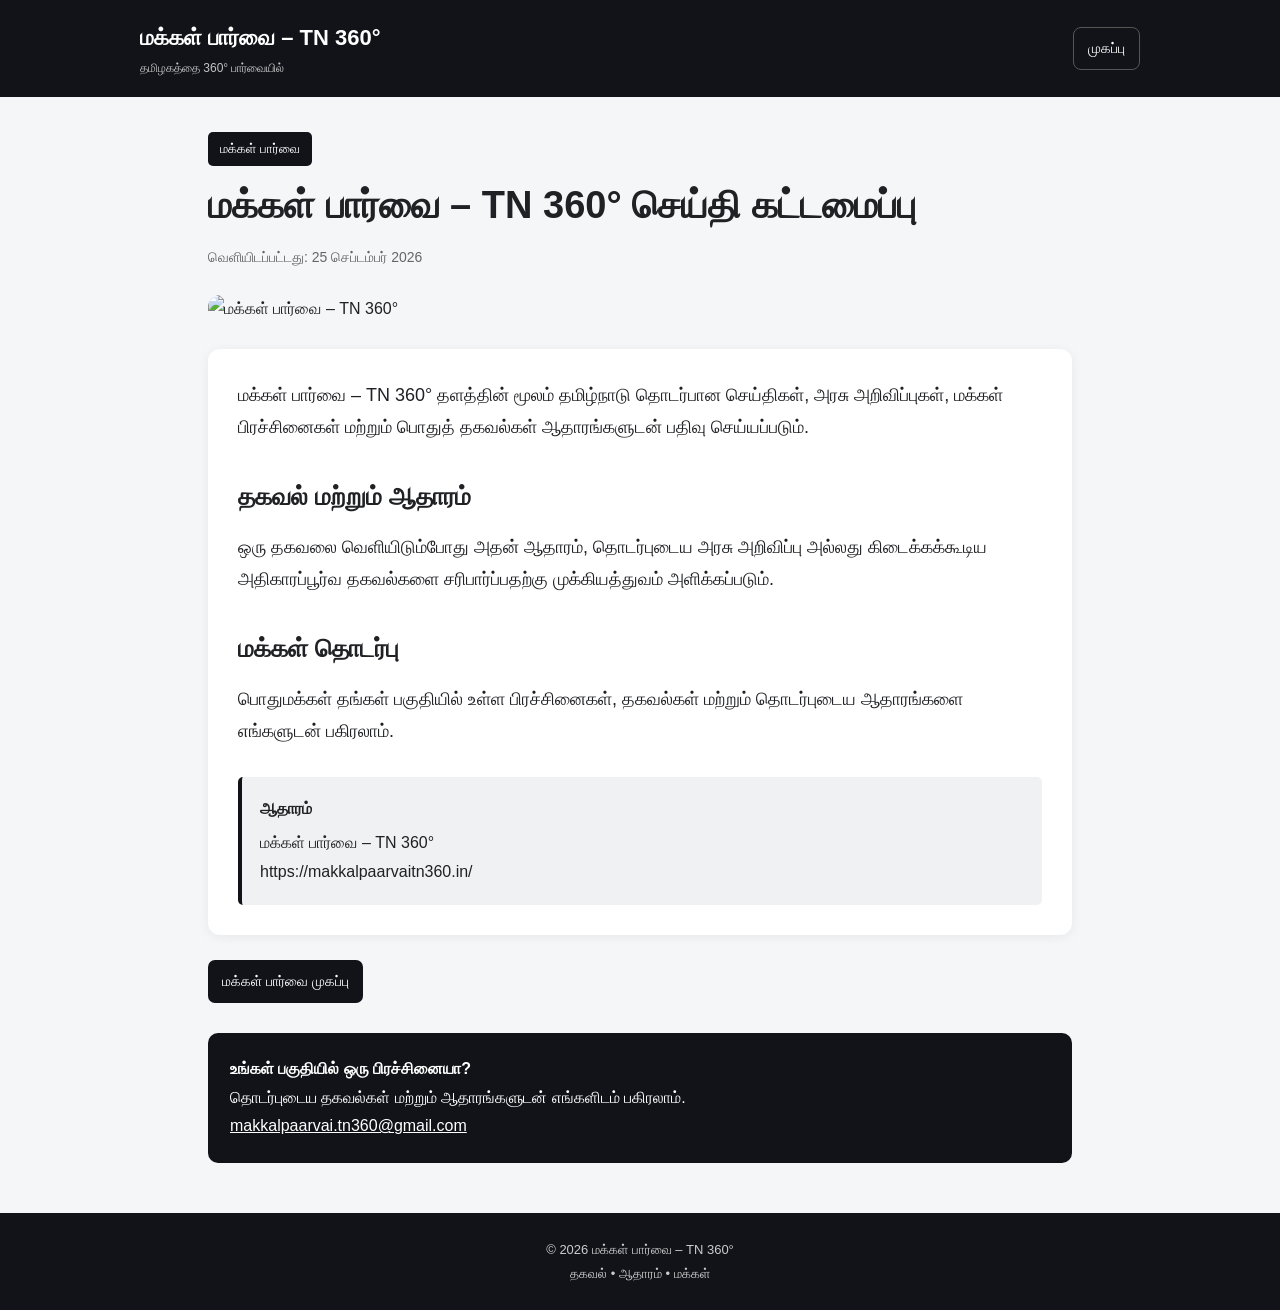
==== news/first-news.html @ 3e256b53 "Create first-news.html" ====
<!DOCTYPE html>
<html lang="ta">
<head>

<meta charset="UTF-8">
<meta name="viewport" content="width=device-width, initial-scale=1.0">

<title>மக்கள் பார்வை – TN 360° | செய்தி</title>

<meta name="description"
content="தமிழ்நாடு செய்திகள், அரசு அறிவிப்புகள் மற்றும் மக்கள் பிரச்சினைகள் குறித்து தகவல் மற்றும் ஆதாரங்களுடன் பதிவு செய்யும் மக்கள் பார்வை – TN 360°." />

<meta name="robots" content="noindex, follow">

<link rel="canonical"
href="https://makkalpaarvaitn360.in/news/first-news.html">

<meta property="og:type" content="article">

<meta property="og:title"
content="மக்கள் பார்வை – TN 360° | செய்தி">

<meta property="og:description"
content="தமிழ்நாடு செய்திகள் மற்றும் மக்கள் தொடர்பான தகவல்கள் ஆதாரங்களுடன் பதிவு செய்யப்படும்." />

<meta property="og:url"
content="https://makkalpaarvaitn360.in/news/first-news.html">

<meta property="og:image"
content="https://makkalpaarvaitn360.in/logo.png">

<meta property="og:site_name"
content="மக்கள் பார்வை – TN 360°">

<meta property="og:locale" content="ta_IN">


<style>

* {
  box-sizing: border-box;
  margin: 0;
  padding: 0;
}

body {
  font-family: Arial, "Noto Sans Tamil", sans-serif;
  background: #f5f6f8;
  color: #202124;
  line-height: 1.8;
}

a {
  color: inherit;
  text-decoration: none;
}


/* HEADER */

.header {
  background: #111318;
  color: #fff;
  padding: 18px 20px;
}

.header-inner {
  max-width: 1000px;
  margin: auto;
  display: flex;
  align-items: center;
  justify-content: space-between;
  gap: 20px;
}

.brand {
  font-size: 22px;
  font-weight: 700;
}

.brand span {
  display: block;
  font-size: 12px;
  opacity: .75;
  font-weight: 400;
}

.home-btn {
  padding: 8px 14px;
  border: 1px solid #555;
  border-radius: 8px;
  font-size: 14px;
}


/* ARTICLE */

.article-container {
  max-width: 900px;
  margin: 35px auto;
  padding: 0 18px;
}

.category {
  display: inline-block;
  background: #111318;
  color: #fff;
  padding: 5px 12px;
  border-radius: 5px;
  font-size: 13px;
  margin-bottom: 15px;
}

h1 {
  font-size: 38px;
  line-height: 1.3;
  margin-bottom: 15px;
}

.article-meta {
  color: #666;
  font-size: 14px;
  margin-bottom: 25px;
}

.article-image {
  width: 100%;
  display: block;
  border-radius: 12px;
  margin-bottom: 25px;
}

.article-content {
  background: #fff;
  padding: 30px;
  border-radius: 12px;
  box-shadow: 0 2px 12px rgba(0,0,0,.06);
}

.article-content p {
  font-size: 18px;
  margin-bottom: 20px;
}

.article-content h2 {
  font-size: 25px;
  margin: 30px 0 12px;
}


/* SOURCE */

.source-box {
  margin-top: 30px;
  padding: 18px;
  background: #f0f1f3;
  border-left: 4px solid #111318;
  border-radius: 5px;
}

.source-box strong {
  display: block;
  margin-bottom: 5px;
}


/* SHARE */

.share-box {
  margin-top: 25px;
  display: flex;
  gap: 10px;
  flex-wrap: wrap;
}

.share-btn {
  padding: 9px 14px;
  border-radius: 7px;
  background: #111318;
  color: #fff;
  font-size: 14px;
}


/* CONTACT */

.contact-box {
  margin-top: 30px;
  padding: 22px;
  background: #111318;
  color: #fff;
  border-radius: 10px;
}

.contact-box a {
  color: #fff;
  text-decoration: underline;
}


/* FOOTER */

footer {
  margin-top: 50px;
  padding: 25px 18px;
  background: #111318;
  color: #ccc;
  text-align: center;
  font-size: 13px;
}


/* MOBILE */

@media (max-width: 700px) {

  h1 {
    font-size: 28px;
  }

  .article-content {
    padding: 20px;
  }

  .article-content p {
    font-size: 17px;
  }

  .header-inner {
    flex-direction: column;
    align-items: flex-start;
  }

}

</style>


<!-- NEWS ARTICLE STRUCTURED DATA -->

<script type="application/ld+json">

{
  "@context": "https://schema.org",
  "@type": "NewsArticle",

  "headline": "மக்கள் பார்வை – TN 360° | செய்தி",

  "description": "தமிழ்நாடு செய்திகள் மற்றும் மக்கள் தொடர்பான தகவல்கள் ஆதாரங்களுடன் பதிவு செய்யப்படும்.",

  "image": [
    "https://makkalpaarvaitn360.in/logo.png"
  ],

  "datePublished": "2026-09-25T00:00:00+05:30",

  "dateModified": "2026-09-25T00:00:00+05:30",

  "author": {
    "@type": "Organization",
    "name": "மக்கள் பார்வை – TN 360°",
    "url": "https://makkalpaarvaitn360.in/"
  },

  "publisher": {
    "@type": "Organization",
    "name": "மக்கள் பார்வை – TN 360°",
    "url": "https://makkalpaarvaitn360.in/",
    "logo": {
      "@type": "ImageObject",
      "url": "https://makkalpaarvaitn360.in/logo.png"
    }
  },

  "mainEntityOfPage": {
    "@type": "WebPage",
    "@id": "https://makkalpaarvaitn360.in/news/first-news.html"
  }

}

</script>

</head>


<body>


<header class="header">

  <div class="header-inner">

    <div class="brand">
      மக்கள் பார்வை – TN 360°
      <span>தமிழகத்தை 360° பார்வையில்</span>
    </div>

    <a
      class="home-btn"
      href="https://makkalpaarvaitn360.in/">
      முகப்பு
    </a>

  </div>

</header>


<main class="article-container">


  <span class="category">
    மக்கள் பார்வை
  </span>


  <h1>
    மக்கள் பார்வை – TN 360° செய்தி கட்டமைப்பு
  </h1>


  <div class="article-meta">
    வெளியிடப்பட்டது: 25 செப்டம்பர் 2026
  </div>


  <img
    class="article-image"
    src="https://makkalpaarvaitn360.in/logo.png"
    alt="மக்கள் பார்வை – TN 360°">


  <article class="article-content">


    <p>
      மக்கள் பார்வை – TN 360° தளத்தின் மூலம்
      தமிழ்நாடு தொடர்பான செய்திகள், அரசு அறிவிப்புகள்,
      மக்கள் பிரச்சினைகள் மற்றும் பொதுத் தகவல்கள்
      ஆதாரங்களுடன் பதிவு செய்யப்படும்.
    </p>


    <h2>
      தகவல் மற்றும் ஆதாரம்
    </h2>


    <p>
      ஒரு தகவலை வெளியிடும்போது அதன் ஆதாரம்,
      தொடர்புடைய அரசு அறிவிப்பு அல்லது கிடைக்கக்கூடிய
      அதிகாரப்பூர்வ தகவல்களை சரிபார்ப்பதற்கு முக்கியத்துவம்
      அளிக்கப்படும்.
    </p>


    <h2>
      மக்கள் தொடர்பு
    </h2>


    <p>
      பொதுமக்கள் தங்கள் பகுதியில் உள்ள பிரச்சினைகள்,
      தகவல்கள் மற்றும் தொடர்புடைய ஆதாரங்களை எங்களுடன்
      பகிரலாம்.
    </p>


    <div class="source-box">

      <strong>ஆதாரம்</strong>

      மக்கள் பார்வை – TN 360°
      
      <br>

      <a href="https://makkalpaarvaitn360.in/">
        https://makkalpaarvaitn360.in/
      </a>

    </div>


  </article>


  <div class="share-box">

    <a
      class="share-btn"
      href="https://makkalpaarvaitn360.in/">
      மக்கள் பார்வை முகப்பு
    </a>

  </div>


  <div class="contact-box">

    <strong>
      உங்கள் பகுதியில் ஒரு பிரச்சினையா?
    </strong>

    <p>
      தொடர்புடைய தகவல்கள் மற்றும் ஆதாரங்களுடன்
      எங்களிடம் பகிரலாம்.
    </p>

    <a href="mailto:makkalpaarvai.tn360@gmail.com">
      makkalpaarvai.tn360@gmail.com
    </a>

  </div>


</main>


<footer>

  © 2026 மக்கள் பார்வை – TN 360°  
  <br>
  தகவல் • ஆதாரம் • மக்கள்

</footer>


</body>
</html>
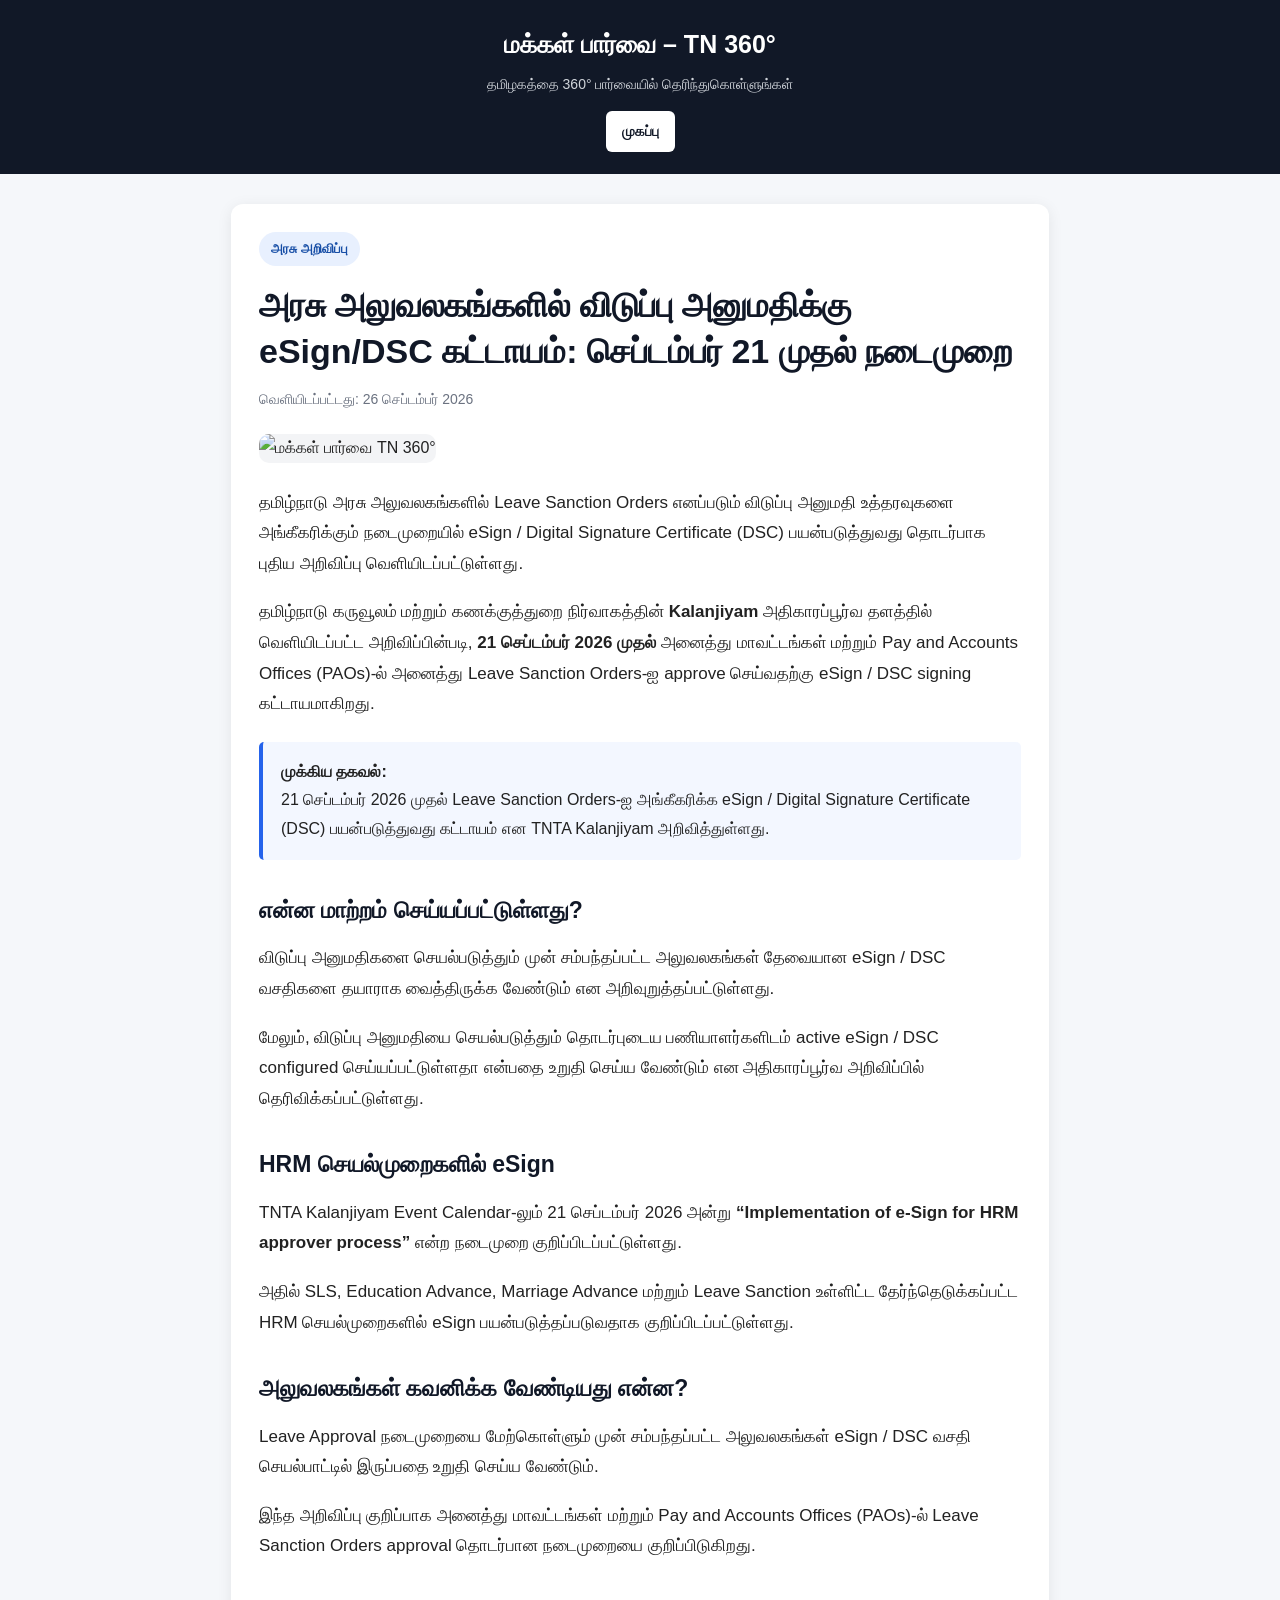
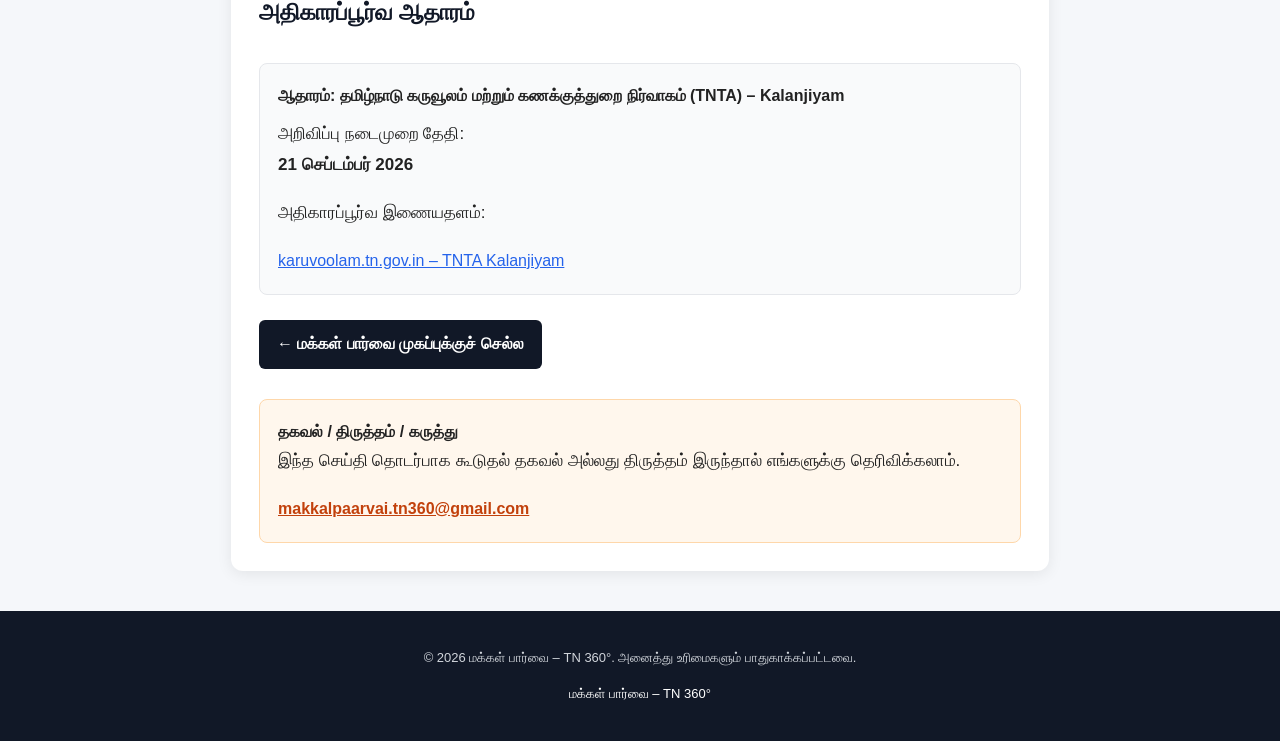
==== commit e2ae2b54: "Add first government announcement article" ====
--- a/news/first-news.html
+++ b/news/first-news.html
@@ -1,430 +1,446 @@
 <!DOCTYPE html>
 <html lang="ta">
 <head>
-
-<meta charset="UTF-8">
-<meta name="viewport" content="width=device-width, initial-scale=1.0">
-
-<title>மக்கள் பார்வை – TN 360° | செய்தி</title>
-
-<meta name="description"
-content="தமிழ்நாடு செய்திகள், அரசு அறிவிப்புகள் மற்றும் மக்கள் பிரச்சினைகள் குறித்து தகவல் மற்றும் ஆதாரங்களுடன் பதிவு செய்யும் மக்கள் பார்வை – TN 360°." />
-
-<meta name="robots" content="noindex, follow">
-
-<link rel="canonical"
-href="https://makkalpaarvaitn360.in/news/first-news.html">
-
-<meta property="og:type" content="article">
-
-<meta property="og:title"
-content="மக்கள் பார்வை – TN 360° | செய்தி">
-
-<meta property="og:description"
-content="தமிழ்நாடு செய்திகள் மற்றும் மக்கள் தொடர்பான தகவல்கள் ஆதாரங்களுடன் பதிவு செய்யப்படும்." />
-
-<meta property="og:url"
-content="https://makkalpaarvaitn360.in/news/first-news.html">
-
-<meta property="og:image"
-content="https://makkalpaarvaitn360.in/logo.png">
-
-<meta property="og:site_name"
-content="மக்கள் பார்வை – TN 360°">
-
-<meta property="og:locale" content="ta_IN">
-
-
-<style>
-
-* {
-  box-sizing: border-box;
-  margin: 0;
-  padding: 0;
-}
-
-body {
-  font-family: Arial, "Noto Sans Tamil", sans-serif;
-  background: #f5f6f8;
-  color: #202124;
-  line-height: 1.8;
-}
-
-a {
-  color: inherit;
-  text-decoration: none;
-}
-
-
-/* HEADER */
-
-.header {
-  background: #111318;
-  color: #fff;
-  padding: 18px 20px;
-}
-
-.header-inner {
-  max-width: 1000px;
-  margin: auto;
-  display: flex;
-  align-items: center;
-  justify-content: space-between;
-  gap: 20px;
-}
-
-.brand {
-  font-size: 22px;
-  font-weight: 700;
-}
-
-.brand span {
-  display: block;
-  font-size: 12px;
-  opacity: .75;
-  font-weight: 400;
-}
-
-.home-btn {
-  padding: 8px 14px;
-  border: 1px solid #555;
-  border-radius: 8px;
-  font-size: 14px;
-}
-
-
-/* ARTICLE */
-
-.article-container {
-  max-width: 900px;
-  margin: 35px auto;
-  padding: 0 18px;
-}
-
-.category {
-  display: inline-block;
-  background: #111318;
-  color: #fff;
-  padding: 5px 12px;
-  border-radius: 5px;
-  font-size: 13px;
-  margin-bottom: 15px;
-}
-
-h1 {
-  font-size: 38px;
-  line-height: 1.3;
-  margin-bottom: 15px;
-}
-
-.article-meta {
-  color: #666;
-  font-size: 14px;
-  margin-bottom: 25px;
-}
-
-.article-image {
-  width: 100%;
-  display: block;
-  border-radius: 12px;
-  margin-bottom: 25px;
-}
-
-.article-content {
-  background: #fff;
-  padding: 30px;
-  border-radius: 12px;
-  box-shadow: 0 2px 12px rgba(0,0,0,.06);
-}
-
-.article-content p {
-  font-size: 18px;
-  margin-bottom: 20px;
-}
-
-.article-content h2 {
-  font-size: 25px;
-  margin: 30px 0 12px;
-}
-
-
-/* SOURCE */
-
-.source-box {
-  margin-top: 30px;
-  padding: 18px;
-  background: #f0f1f3;
-  border-left: 4px solid #111318;
-  border-radius: 5px;
-}
-
-.source-box strong {
-  display: block;
-  margin-bottom: 5px;
-}
-
-
-/* SHARE */
-
-.share-box {
-  margin-top: 25px;
-  display: flex;
-  gap: 10px;
-  flex-wrap: wrap;
-}
-
-.share-btn {
-  padding: 9px 14px;
-  border-radius: 7px;
-  background: #111318;
-  color: #fff;
-  font-size: 14px;
-}
-
-
-/* CONTACT */
-
-.contact-box {
-  margin-top: 30px;
-  padding: 22px;
-  background: #111318;
-  color: #fff;
-  border-radius: 10px;
-}
-
-.contact-box a {
-  color: #fff;
-  text-decoration: underline;
-}
-
-
-/* FOOTER */
-
-footer {
-  margin-top: 50px;
-  padding: 25px 18px;
-  background: #111318;
-  color: #ccc;
-  text-align: center;
-  font-size: 13px;
-}
-
-
-/* MOBILE */
-
-@media (max-width: 700px) {
-
-  h1 {
-    font-size: 28px;
+  <meta charset="UTF-8">
+
+  <meta name="viewport" content="width=device-width, initial-scale=1.0">
+
+  <meta name="robots" content="index, follow">
+
+  <meta name="description" content="தமிழ்நாடு அரசு அலுவலகங்களில் Leave Sanction Orders-ஐ அங்கீகரிக்க eSign / DSC கட்டாயம். 21 செப்டம்பர் 2026 முதல் நடைமுறைக்கு வந்த அறிவிப்பு குறித்து முழு தகவல்கள்.">
+
+  <title>அரசு அலுவலகங்களில் விடுப்பு அனுமதிக்கு eSign/DSC கட்டாயம் | மக்கள் பார்வை TN 360°</title>
+
+  <link rel="canonical" href="https://makkalpaarvaitn360.in/news/first-news.html">
+
+  <meta property="og:type" content="article">
+  <meta property="og:title" content="அரசு அலுவலகங்களில் விடுப்பு அனுமதிக்கு eSign/DSC கட்டாயம்">
+  <meta property="og:description" content="21 செப்டம்பர் 2026 முதல் Leave Sanction Orders-ஐ approve செய்ய eSign / DSC கட்டாயம் என TNTA Kalanjiyam அறிவித்துள்ளது.">
+  <meta property="og:url" content="https://makkalpaarvaitn360.in/news/first-news.html">
+  <meta property="og:image" content="https://makkalpaarvaitn360.in/logo.png">
+  <meta property="og:site_name" content="மக்கள் பார்வை – TN 360°">
+  <meta property="og:locale" content="ta_IN">
+
+  <meta name="twitter:card" content="summary_large_image">
+  <meta name="twitter:title" content="அரசு அலுவலகங்களில் விடுப்பு அனுமதிக்கு eSign/DSC கட்டாயம்">
+  <meta name="twitter:description" content="21 செப்டம்பர் 2026 முதல் Leave Sanction Orders-க்கு eSign / DSC கட்டாயம்.">
+  <meta name="twitter:image" content="https://makkalpaarvaitn360.in/logo.png">
+
+  <link rel="icon" href="https://makkalpaarvaitn360.in/logo.png">
+
+  <style>
+    * {
+      box-sizing: border-box;
+    }
+
+    body {
+      margin: 0;
+      font-family: Arial, "Noto Sans Tamil", sans-serif;
+      background: #f5f7fa;
+      color: #222;
+      line-height: 1.8;
+    }
+
+    header {
+      background: #111827;
+      color: white;
+      padding: 22px 16px;
+      text-align: center;
+    }
+
+    header h1 {
+      margin: 0;
+      font-size: 25px;
+    }
+
+    header p {
+      margin: 5px 0 14px;
+      font-size: 14px;
+      color: #d1d5db;
+    }
+
+    .home-btn {
+      display: inline-block;
+      text-decoration: none;
+      background: white;
+      color: #111827;
+      padding: 8px 16px;
+      border-radius: 6px;
+      font-size: 14px;
+      font-weight: bold;
+    }
+
+    .article-container {
+      max-width: 850px;
+      margin: 30px auto;
+      padding: 0 16px;
+    }
+
+    .article-card {
+      background: white;
+      padding: 28px;
+      border-radius: 12px;
+      box-shadow: 0 3px 15px rgba(0,0,0,0.08);
+    }
+
+    .category {
+      display: inline-block;
+      background: #e8f0fe;
+      color: #174ea6;
+      padding: 5px 12px;
+      border-radius: 20px;
+      font-size: 13px;
+      font-weight: bold;
+      margin-bottom: 12px;
+    }
+
+    .article-title {
+      font-size: 34px;
+      line-height: 1.35;
+      margin: 5px 0 12px;
+      color: #111827;
+    }
+
+    .date {
+      color: #6b7280;
+      font-size: 14px;
+      margin-bottom: 22px;
+    }
+
+    .article-image {
+      width: 100%;
+      max-height: 430px;
+      object-fit: contain;
+      border-radius: 10px;
+      margin-bottom: 25px;
+      background: #f3f4f6;
+    }
+
+    .article-content p {
+      font-size: 17px;
+      margin: 0 0 18px;
+    }
+
+    .article-content h2 {
+      font-size: 23px;
+      margin-top: 30px;
+      margin-bottom: 12px;
+      color: #111827;
+    }
+
+    .highlight {
+      background: #f3f7ff;
+      border-left: 4px solid #2563eb;
+      padding: 16px 18px;
+      margin: 22px 0;
+      border-radius: 5px;
+    }
+
+    .source-box {
+      margin-top: 30px;
+      padding: 18px;
+      background: #f9fafb;
+      border: 1px solid #e5e7eb;
+      border-radius: 8px;
+    }
+
+    .source-box strong {
+      display: block;
+      margin-bottom: 8px;
+    }
+
+    .source-box a {
+      color: #2563eb;
+      word-break: break-word;
+    }
+
+    .back-btn {
+      display: inline-block;
+      margin-top: 25px;
+      background: #111827;
+      color: white;
+      text-decoration: none;
+      padding: 10px 18px;
+      border-radius: 6px;
+      font-weight: bold;
+    }
+
+    .contact-box {
+      margin-top: 30px;
+      padding: 18px;
+      background: #fff7ed;
+      border-radius: 8px;
+      border: 1px solid #fed7aa;
+    }
+
+    .contact-box a {
+      color: #c2410c;
+      font-weight: bold;
+    }
+
+    footer {
+      margin-top: 40px;
+      background: #111827;
+      color: #d1d5db;
+      text-align: center;
+      padding: 22px 15px;
+      font-size: 13px;
+    }
+
+    footer a {
+      color: white;
+      text-decoration: none;
+    }
+
+    @media (max-width: 600px) {
+
+      header h1 {
+        font-size: 21px;
+      }
+
+      .article-container {
+        margin: 18px auto;
+        padding: 0 10px;
+      }
+
+      .article-card {
+        padding: 18px;
+        border-radius: 9px;
+      }
+
+      .article-title {
+        font-size: 25px;
+      }
+
+      .article-content p {
+        font-size: 16px;
+        line-height: 1.85;
+      }
+
+      .article-content h2 {
+        font-size: 21px;
+      }
+
+      .article-image {
+        max-height: 300px;
+      }
+    }
+  </style>
+
+  <!-- NewsArticle Structured Data -->
+  <script type="application/ld+json">
+  {
+    "@context": "https://schema.org",
+    "@type": "NewsArticle",
+    "headline": "அரசு அலுவலகங்களில் விடுப்பு அனுமதிக்கு eSign/DSC கட்டாயம்: செப்டம்பர் 21 முதல் நடைமுறை",
+    "description": "தமிழ்நாடு அரசு அலுவலகங்களில் Leave Sanction Orders-ஐ அங்கீகரிக்க eSign / DSC கட்டாயம் என TNTA Kalanjiyam அறிவித்துள்ளது.",
+    "image": [
+      "https://makkalpaarvaitn360.in/logo.png"
+    ],
+    "datePublished": "2026-09-26T10:00:00+05:30",
+    "dateModified": "2026-09-26T10:00:00+05:30",
+    "author": {
+      "@type": "Organization",
+      "name": "மக்கள் பார்வை – TN 360°",
+      "url": "https://makkalpaarvaitn360.in/"
+    },
+    "publisher": {
+      "@type": "Organization",
+      "name": "மக்கள் பார்வை – TN 360°",
+      "url": "https://makkalpaarvaitn360.in/",
+      "logo": {
+        "@type": "ImageObject",
+        "url": "https://makkalpaarvaitn360.in/logo.png"
+      }
+    },
+    "mainEntityOfPage": {
+      "@type": "WebPage",
+      "@id": "https://makkalpaarvaitn360.in/news/first-news.html"
+    }
   }
-
-  .article-content {
-    padding: 20px;
-  }
-
-  .article-content p {
-    font-size: 17px;
-  }
-
-  .header-inner {
-    flex-direction: column;
-    align-items: flex-start;
-  }
-
-}
-
-</style>
-
-
-<!-- NEWS ARTICLE STRUCTURED DATA -->
-
-<script type="application/ld+json">
-
-{
-  "@context": "https://schema.org",
-  "@type": "NewsArticle",
-
-  "headline": "மக்கள் பார்வை – TN 360° | செய்தி",
-
-  "description": "தமிழ்நாடு செய்திகள் மற்றும் மக்கள் தொடர்பான தகவல்கள் ஆதாரங்களுடன் பதிவு செய்யப்படும்.",
-
-  "image": [
-    "https://makkalpaarvaitn360.in/logo.png"
-  ],
-
-  "datePublished": "2026-09-25T00:00:00+05:30",
-
-  "dateModified": "2026-09-25T00:00:00+05:30",
-
-  "author": {
-    "@type": "Organization",
-    "name": "மக்கள் பார்வை – TN 360°",
-    "url": "https://makkalpaarvaitn360.in/"
-  },
-
-  "publisher": {
-    "@type": "Organization",
-    "name": "மக்கள் பார்வை – TN 360°",
-    "url": "https://makkalpaarvaitn360.in/",
-    "logo": {
-      "@type": "ImageObject",
-      "url": "https://makkalpaarvaitn360.in/logo.png"
-    }
-  },
-
-  "mainEntityOfPage": {
-    "@type": "WebPage",
-    "@id": "https://makkalpaarvaitn360.in/news/first-news.html"
-  }
-
-}
-
-</script>
+  </script>
 
 </head>
 
-
 <body>
 
-
-<header class="header">
-
-  <div class="header-inner">
-
-    <div class="brand">
-      மக்கள் பார்வை – TN 360°
-      <span>தமிழகத்தை 360° பார்வையில்</span>
-    </div>
-
-    <a
-      class="home-btn"
-      href="https://makkalpaarvaitn360.in/">
+  <header>
+    <h1>மக்கள் பார்வை – TN 360°</h1>
+    <p>தமிழகத்தை 360° பார்வையில் தெரிந்துகொள்ளுங்கள்</p>
+
+    <a class="home-btn" href="https://makkalpaarvaitn360.in/">
       முகப்பு
     </a>
-
-  </div>
-
-</header>
-
-
-<main class="article-container">
-
-
-  <span class="category">
-    மக்கள் பார்வை
-  </span>
-
-
-  <h1>
-    மக்கள் பார்வை – TN 360° செய்தி கட்டமைப்பு
-  </h1>
-
-
-  <div class="article-meta">
-    வெளியிடப்பட்டது: 25 செப்டம்பர் 2026
-  </div>
-
-
-  <img
-    class="article-image"
-    src="https://makkalpaarvaitn360.in/logo.png"
-    alt="மக்கள் பார்வை – TN 360°">
-
-
-  <article class="article-content">
-
+  </header>
+
+
+  <main class="article-container">
+
+    <article class="article-card">
+
+      <span class="category">அரசு அறிவிப்பு</span>
+
+      <h1 class="article-title">
+        அரசு அலுவலகங்களில் விடுப்பு அனுமதிக்கு eSign/DSC கட்டாயம்: செப்டம்பர் 21 முதல் நடைமுறை
+      </h1>
+
+      <div class="date">
+        வெளியிடப்பட்டது: 26 செப்டம்பர் 2026
+      </div>
+
+
+      <img
+        class="article-image"
+        src="https://makkalpaarvaitn360.in/logo.png"
+        alt="மக்கள் பார்வை TN 360°"
+      >
+
+
+      <div class="article-content">
+
+        <p>
+          தமிழ்நாடு அரசு அலுவலகங்களில் Leave Sanction Orders
+          எனப்படும் விடுப்பு அனுமதி உத்தரவுகளை அங்கீகரிக்கும் நடைமுறையில்
+          eSign / Digital Signature Certificate (DSC) பயன்படுத்துவது
+          தொடர்பாக புதிய அறிவிப்பு வெளியிடப்பட்டுள்ளது.
+        </p>
+
+        <p>
+          தமிழ்நாடு கருவூலம் மற்றும் கணக்குத்துறை நிர்வாகத்தின்
+          <strong>Kalanjiyam</strong> அதிகாரப்பூர்வ தளத்தில் வெளியிடப்பட்ட
+          அறிவிப்பின்படி, <strong>21 செப்டம்பர் 2026 முதல்</strong>
+          அனைத்து மாவட்டங்கள் மற்றும் Pay and Accounts Offices (PAOs)-ல்
+          அனைத்து Leave Sanction Orders-ஐ approve செய்வதற்கு
+          eSign / DSC signing கட்டாயமாகிறது.
+        </p>
+
+
+        <div class="highlight">
+          <strong>முக்கிய தகவல்:</strong><br>
+          21 செப்டம்பர் 2026 முதல் Leave Sanction Orders-ஐ
+          அங்கீகரிக்க eSign / Digital Signature Certificate (DSC)
+          பயன்படுத்துவது கட்டாயம் என TNTA Kalanjiyam அறிவித்துள்ளது.
+        </div>
+
+
+        <h2>என்ன மாற்றம் செய்யப்பட்டுள்ளது?</h2>
+
+        <p>
+          விடுப்பு அனுமதிகளை செயல்படுத்தும் முன் சம்பந்தப்பட்ட
+          அலுவலகங்கள் தேவையான eSign / DSC வசதிகளை தயாராக வைத்திருக்க
+          வேண்டும் என அறிவுறுத்தப்பட்டுள்ளது.
+        </p>
+
+        <p>
+          மேலும், விடுப்பு அனுமதியை செயல்படுத்தும் தொடர்புடைய
+          பணியாளர்களிடம் active eSign / DSC configured செய்யப்பட்டுள்ளதா
+          என்பதை உறுதி செய்ய வேண்டும் என அதிகாரப்பூர்வ அறிவிப்பில்
+          தெரிவிக்கப்பட்டுள்ளது.
+        </p>
+
+
+        <h2>HRM செயல்முறைகளில் eSign</h2>
+
+        <p>
+          TNTA Kalanjiyam Event Calendar-லும் 21 செப்டம்பர் 2026 அன்று
+          <strong>“Implementation of e-Sign for HRM approver process”</strong>
+          என்ற நடைமுறை குறிப்பிடப்பட்டுள்ளது.
+        </p>
+
+        <p>
+          அதில் SLS, Education Advance, Marriage Advance மற்றும்
+          Leave Sanction உள்ளிட்ட தேர்ந்தெடுக்கப்பட்ட HRM செயல்முறைகளில்
+          eSign பயன்படுத்தப்படுவதாக குறிப்பிடப்பட்டுள்ளது.
+        </p>
+
+
+        <h2>அலுவலகங்கள் கவனிக்க வேண்டியது என்ன?</h2>
+
+        <p>
+          Leave Approval நடைமுறையை மேற்கொள்ளும் முன் சம்பந்தப்பட்ட
+          அலுவலகங்கள் eSign / DSC வசதி செயல்பாட்டில் இருப்பதை உறுதி
+          செய்ய வேண்டும்.
+        </p>
+
+        <p>
+          இந்த அறிவிப்பு குறிப்பாக அனைத்து மாவட்டங்கள் மற்றும்
+          Pay and Accounts Offices (PAOs)-ல் Leave Sanction Orders
+          approval தொடர்பான நடைமுறையை குறிப்பிடுகிறது.
+        </p>
+
+
+        <h2>அதிகாரப்பூர்வ ஆதாரம்</h2>
+
+        <div class="source-box">
+
+          <strong>
+            ஆதாரம்: தமிழ்நாடு கருவூலம் மற்றும் கணக்குத்துறை நிர்வாகம்
+            (TNTA) – Kalanjiyam
+          </strong>
+
+          <p>
+            அறிவிப்பு நடைமுறை தேதி:
+            <strong>21 செப்டம்பர் 2026</strong>
+          </p>
+
+          <p>
+            அதிகாரப்பூர்வ இணையதளம்:
+          </p>
+
+          <a
+            href="https://www.karuvoolam.tn.gov.in/web/tnta"
+            target="_blank"
+            rel="noopener noreferrer"
+          >
+            karuvoolam.tn.gov.in – TNTA Kalanjiyam
+          </a>
+
+        </div>
+
+
+        <a
+          class="back-btn"
+          href="https://makkalpaarvaitn360.in/"
+        >
+          ← மக்கள் பார்வை முகப்புக்குச் செல்ல
+        </a>
+
+
+        <div class="contact-box">
+
+          <strong>தகவல் / திருத்தம் / கருத்து</strong>
+
+          <p>
+            இந்த செய்தி தொடர்பாக கூடுதல் தகவல் அல்லது திருத்தம்
+            இருந்தால் எங்களுக்கு தெரிவிக்கலாம்.
+          </p>
+
+          <a href="mailto:makkalpaarvai.tn360@gmail.com">
+            makkalpaarvai.tn360@gmail.com
+          </a>
+
+        </div>
+
+      </div>
+
+    </article>
+
+  </main>
+
+
+  <footer>
 
     <p>
-      மக்கள் பார்வை – TN 360° தளத்தின் மூலம்
-      தமிழ்நாடு தொடர்பான செய்திகள், அரசு அறிவிப்புகள்,
-      மக்கள் பிரச்சினைகள் மற்றும் பொதுத் தகவல்கள்
-      ஆதாரங்களுடன் பதிவு செய்யப்படும்.
+      © 2026 மக்கள் பார்வை – TN 360°. அனைத்து உரிமைகளும் பாதுகாக்கப்பட்டவை.
     </p>
 
-
-    <h2>
-      தகவல் மற்றும் ஆதாரம்
-    </h2>
-
-
     <p>
-      ஒரு தகவலை வெளியிடும்போது அதன் ஆதாரம்,
-      தொடர்புடைய அரசு அறிவிப்பு அல்லது கிடைக்கக்கூடிய
-      அதிகாரப்பூர்வ தகவல்களை சரிபார்ப்பதற்கு முக்கியத்துவம்
-      அளிக்கப்படும்.
+      <a href="https://makkalpaarvaitn360.in/">
+        மக்கள் பார்வை – TN 360°
+      </a>
     </p>
 
-
-    <h2>
-      மக்கள் தொடர்பு
-    </h2>
-
-
-    <p>
-      பொதுமக்கள் தங்கள் பகுதியில் உள்ள பிரச்சினைகள்,
-      தகவல்கள் மற்றும் தொடர்புடைய ஆதாரங்களை எங்களுடன்
-      பகிரலாம்.
-    </p>
-
-
-    <div class="source-box">
-
-      <strong>ஆதாரம்</strong>
-
-      மக்கள் பார்வை – TN 360°
-      
-      <br>
-
-      <a href="https://makkalpaarvaitn360.in/">
-        https://makkalpaarvaitn360.in/
-      </a>
-
-    </div>
-
-
-  </article>
-
-
-  <div class="share-box">
-
-    <a
-      class="share-btn"
-      href="https://makkalpaarvaitn360.in/">
-      மக்கள் பார்வை முகப்பு
-    </a>
-
-  </div>
-
-
-  <div class="contact-box">
-
-    <strong>
-      உங்கள் பகுதியில் ஒரு பிரச்சினையா?
-    </strong>
-
-    <p>
-      தொடர்புடைய தகவல்கள் மற்றும் ஆதாரங்களுடன்
-      எங்களிடம் பகிரலாம்.
-    </p>
-
-    <a href="mailto:makkalpaarvai.tn360@gmail.com">
-      makkalpaarvai.tn360@gmail.com
-    </a>
-
-  </div>
-
-
-</main>
-
-
-<footer>
-
-  © 2026 மக்கள் பார்வை – TN 360°  
-  <br>
-  தகவல் • ஆதாரம் • மக்கள்
-
-</footer>
-
+  </footer>
 
 </body>
 </html>
